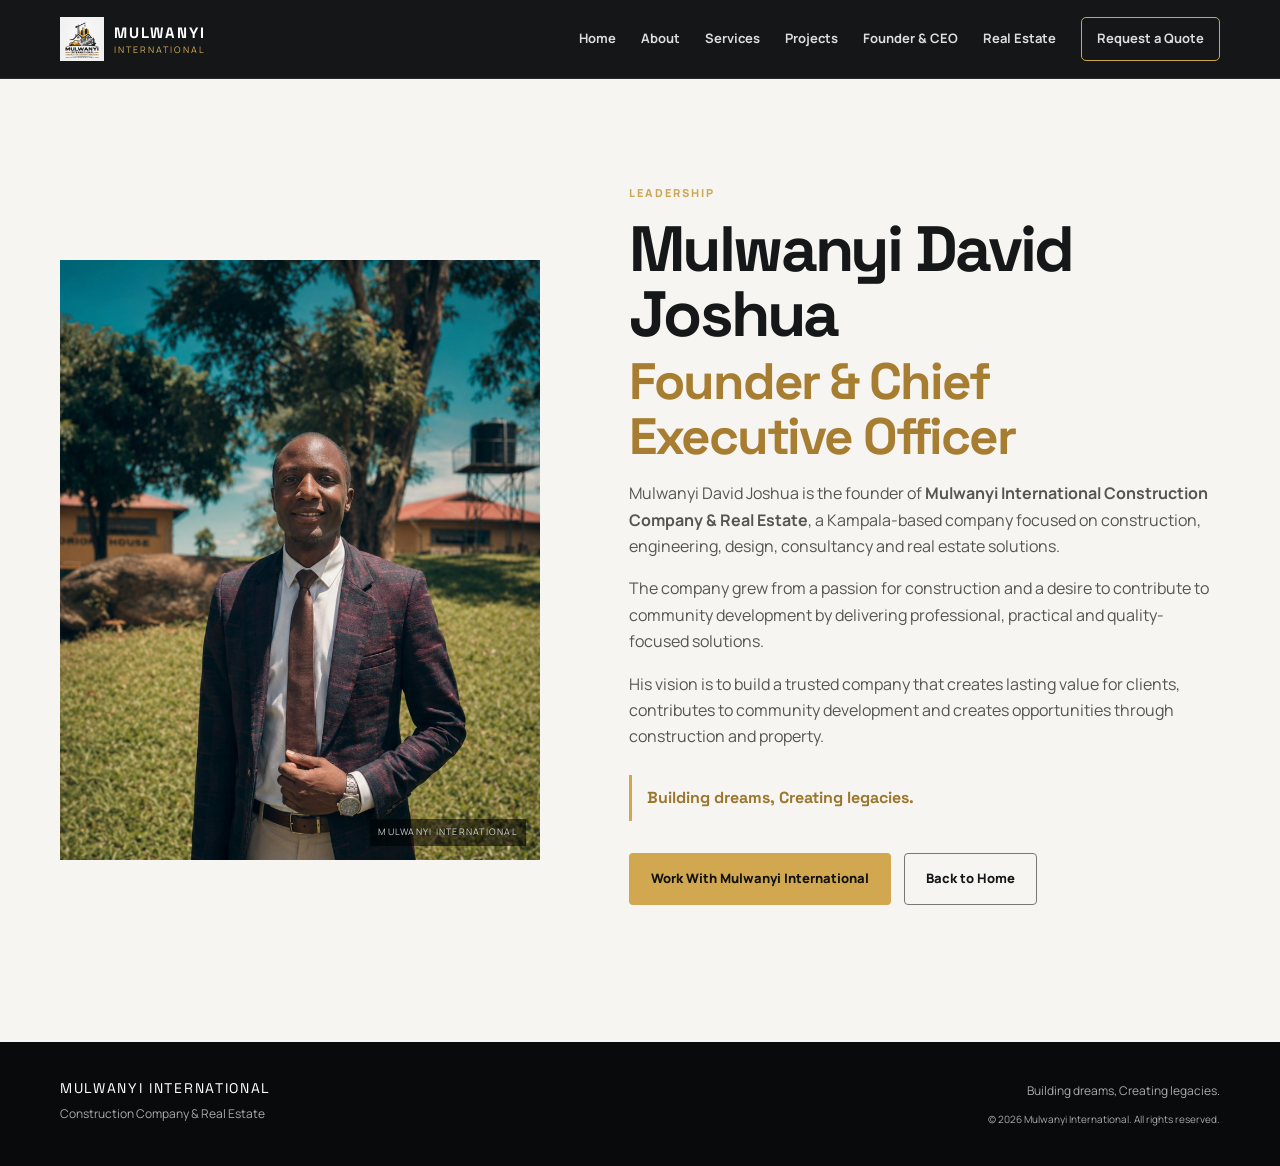
==== founder.html @ b6bf470e "Upgrade website with professional design, founder profile and SEO" ====
<!doctype html>
<html lang="en">
<head>
<meta charset="utf-8">
<meta name="viewport" content="width=device-width, initial-scale=1">
<title>Mulwanyi David Joshua | Founder & CEO | Mulwanyi International</title>
<meta name="description" content="Mulwanyi David Joshua, Founder and Chief Executive Officer of Mulwanyi International Construction Company & Real Estate in Kampala, Uganda.">
<link rel="canonical" href="https://mulwanyi-website.vercel.app/founder.html">
<meta property="og:type" content="profile">
<meta property="og:title" content="Mulwanyi David Joshua | Founder & CEO">
<meta property="og:description" content="Founder and Chief Executive Officer of Mulwanyi International Construction Company & Real Estate.">
<meta property="og:url" content="https://mulwanyi-website.vercel.app/founder.html">
<link rel="icon" href="logo.png">
<link rel="preconnect" href="https://fonts.googleapis.com">
<link rel="preconnect" href="https://fonts.gstatic.com" crossorigin>
<link href="https://fonts.googleapis.com/css2?family=Manrope:wght@400;500;600;700;800&family=Space+Grotesk:wght@500;600;700&display=swap" rel="stylesheet">
<link rel="stylesheet" href="style.css">
<script type="application/ld+json">
{
  "@context":"https://schema.org",
  "@type":"ProfilePage",
  "mainEntity":{
    "@type":"Person",
    "name":"Mulwanyi David Joshua",
    "jobTitle":"Founder & Chief Executive Officer",
    "image":"https://mulwanyi-website.vercel.app/founder-david-joshua.png",
    "url":"https://mulwanyi-website.vercel.app/founder.html",
    "worksFor":{
      "@type":"Organization",
      "name":"Mulwanyi International Construction Company & Real Estate",
      "url":"https://mulwanyi-website.vercel.app/"
    }
  }
}
</script>
</head>
<body>
<header class="site-header">
  <div class="container nav-wrap">
    <a class="brand" href="index.html">
      <img src="logo.png" alt="Mulwanyi International logo">
      <span><strong>MULWANYI</strong><small>INTERNATIONAL</small></span>
    </a>
    <button class="menu-btn" aria-label="Open navigation" aria-expanded="false">☰</button>
    <nav class="nav">
      <a href="index.html">Home</a>
      <a href="index.html#about">About</a>
      <a href="index.html#services">Services</a>
      <a href="index.html#projects">Projects</a>
      <a href="founder.html">Founder & CEO</a>
      <a href="index.html#real-estate">Real Estate</a>
      <a href="index.html#contact" class="nav-cta">Request a Quote</a>
    </nav>
  </div>
</header>
<main>
<section class="section founder-page">
  <div class="container founder-grid">
    <div class="founder-photo-wrap">
      <img class="founder-photo" src="founder-david-joshua.png" alt="Mulwanyi David Joshua, Founder and CEO of Mulwanyi International" draggable="false">
      <div class="photo-watermark">MULWANYI INTERNATIONAL</div>
    </div>
    <div>
      <p class="eyebrow">LEADERSHIP</p>
      <h1 class="founder-title">Mulwanyi David Joshua</h1>
      <h2 class="founder-role">Founder & Chief Executive Officer</h2>
      <p>Mulwanyi David Joshua is the founder of <strong>Mulwanyi International Construction Company & Real Estate</strong>, a Kampala-based company focused on construction, engineering, design, consultancy and real estate solutions.</p>
      <p>The company grew from a passion for construction and a desire to contribute to community development by delivering professional, practical and quality-focused solutions.</p>
      <p>His vision is to build a trusted company that creates lasting value for clients, contributes to community development and creates opportunities through construction and property.</p>
      <div class="founder-signature">Building dreams, Creating legacies.</div>
      <div class="actions">
        <a class="btn btn-primary" href="index.html#contact">Work With Mulwanyi International</a>
        <a class="btn btn-ghost dark-btn" href="index.html">Back to Home</a>
      </div>
    </div>
  </div>
</section>
</main>
<footer class="footer">
  <div class="container footer-grid">
    <div><div class="footer-brand">MULWANYI INTERNATIONAL</div><p>Construction Company & Real Estate</p></div>
    <div><p>Building dreams, Creating legacies.</p><small>© <span id="year"></span> Mulwanyi International. All rights reserved.</small></div>
  </div>
</footer>
<script src="script.js"></script>
</body>
</html>
---- style.css ----
*{box-sizing:border-box}html{scroll-behavior:smooth}body{margin:0;background:#f6f5f1;color:#151719;font-family:Manrope,Arial,sans-serif;line-height:1.65}body,body *{user-select:none}input,textarea,select{user-select:text}.container{width:min(1160px,calc(100% - 40px));margin:auto}.site-header{position:sticky;top:0;z-index:100;background:rgba(11,13,15,.96);backdrop-filter:blur(12px);border-bottom:1px solid rgba(255,255,255,.08)}.nav-wrap{height:78px;display:flex;align-items:center;justify-content:space-between}.brand{display:flex;align-items:center;gap:10px;color:#fff;text-decoration:none}.brand img{width:44px;height:44px;object-fit:contain}.brand strong,.brand small{display:block;line-height:1}.brand strong{font-family:"Space Grotesk";font-size:15px;letter-spacing:.12em}.brand small{font-size:9px;letter-spacing:.22em;color:#d6ae57;margin-top:5px}.nav{display:flex;gap:25px;align-items:center}.nav a{color:#ddd;text-decoration:none;font-size:13px;font-weight:700}.nav a:hover{color:#e0b75e}.nav-cta{border:1px solid #cba653;padding:10px 15px;border-radius:5px}.menu-btn{display:none;background:none;border:0;color:#fff;font-size:28px}.hero{min-height:650px;position:relative;display:flex;align-items:center;background:linear-gradient(90deg,#090b0dcc,#090b0d70),url("logo.png") center/cover no-repeat;color:#fff}.hero-overlay{position:absolute;inset:0;background:linear-gradient(120deg,#080a0c 0%,transparent 65%)}.hero-content{position:relative;padding:110px 0}.eyebrow{font-size:11px;font-weight:800;letter-spacing:.18em;color:#cda856;margin:0 0 15px}.hero h1,h2,h3{font-family:"Space Grotesk",sans-serif}.hero h1{font-size:clamp(44px,7vw,82px);line-height:1.02;margin:0 0 25px;letter-spacing:-.045em}.hero h1 span{color:#d8b15e}.hero-copy{max-width:610px;font-size:18px;color:#d8d8d8}.actions{display:flex;gap:13px;flex-wrap:wrap;margin:32px 0}.btn{display:inline-block;padding:14px 21px;border-radius:4px;border:1px solid transparent;text-decoration:none;font-weight:800;font-size:13px;cursor:pointer}.btn-primary{background:#d1a84f;color:#111}.btn-primary:hover{background:#e0ba67}.btn-ghost{border-color:#777;color:#fff}.hero-note{font-size:12px;color:#bbb}.hero-note span{display:inline-block;width:7px;height:7px;border-radius:50%;background:#d1a84f;margin-right:8px}.trust-strip{background:#121518;color:#fff}.trust-grid{display:grid;grid-template-columns:repeat(4,1fr)}.trust-grid div{padding:22px 18px;border-right:1px solid #292d31}.trust-grid strong{color:#d1a84f;margin-right:10px}.trust-grid span{font-size:12px;color:#c4c7c9}.section{padding:105px 0}.two-col{display:grid;grid-template-columns:1fr 1.2fr;gap:90px}.section h2{font-size:clamp(34px,4vw,52px);line-height:1.08;margin:0 0 20px;letter-spacing:-.04em}.prose{font-size:16px;color:#555}.values{display:grid;grid-template-columns:repeat(3,1fr);gap:20px;margin-top:35px}.values div{border-top:2px solid #d1a84f;padding-top:14px}.values b{color:#b18739;font-size:12px}.values h3{font-size:17px;margin:8px 0}.values p{font-size:12px;margin:0}.section-dark{background:#111416;color:#fff}.section-heading{display:flex;justify-content:space-between;gap:60px;align-items:end;margin-bottom:45px}.section-heading>p{max-width:410px;color:#aaa;font-size:14px}.service-grid{display:grid;grid-template-columns:repeat(3,1fr);border-top:1px solid #303437;border-left:1px solid #303437}.service-grid article{padding:30px;border-right:1px solid #303437;border-bottom:1px solid #303437;min-height:205px}.service-grid span{color:#d1a84f;font-size:12px;font-weight:800}.service-grid h3{font-size:22px;margin:24px 0 8px}.service-grid p{font-size:13px;color:#aaa;margin:0}.gallery{display:grid;grid-template-columns:repeat(3,1fr);gap:18px}.project-card{margin:0;background:#111;position:relative;overflow:hidden;min-height:250px}.project-card img{width:100%;height:100%;min-height:250px;object-fit:cover;display:block;filter:saturate(.9)}.project-card:after{content:"MULWANYI INTERNATIONAL";position:absolute;bottom:12px;right:12px;font-size:9px;letter-spacing:.13em;color:rgba(255,255,255,.7);background:rgba(0,0,0,.45);padding:5px 7px;pointer-events:none}.project-card figcaption{position:absolute;left:0;right:0;bottom:0;padding:45px 18px 18px;color:#fff;background:linear-gradient(transparent,rgba(0,0,0,.8))}.project-card figcaption b,.project-card figcaption span{display:block}.project-card figcaption span{font-size:11px;color:#ccc}.gallery-note{font-size:12px;color:#777;margin-top:20px}.real-estate{background:#e9e4d7}.real-grid{display:grid;grid-template-columns:1.1fr 1fr;gap:90px}.estate-points{border-top:1px solid #b9b09e}.estate-points div{padding:23px 0;border-bottom:1px solid #b9b09e}.estate-points b,.estate-points span{display:block}.estate-points b{font-family:"Space Grotesk";font-size:20px}.estate-points span{font-size:12px;color:#69645b}.contact-section{background:#0d1012;color:#fff}.contact-grid{display:grid;grid-template-columns:1fr 1fr;gap:90px}.contact-grid>div>p:not(.eyebrow){color:#aaa}.contact-details{margin-top:35px}.contact-details a,.contact-details div{display:block;color:#fff;text-decoration:none;border-top:1px solid #303437;padding:17px 0;font-size:14px}.contact-details span{display:block;font-size:9px;letter-spacing:.15em;color:#d1a84f;margin-bottom:4px}form{background:#171b1e;padding:30px}label{display:block;font-size:11px;font-weight:800;color:#bbb;margin-bottom:16px}input,textarea,select{display:block;width:100%;margin-top:7px;background:#0d1012;border:1px solid #353a3e;color:#fff;padding:13px;border-radius:3px;font:inherit;font-size:13px;outline:none}input:focus,textarea:focus,select:focus{border-color:#d1a84f}form small{display:block;color:#777;font-size:10px;margin-top:12px}.footer{background:#080a0c;color:#aaa;padding:35px 0}.footer-grid{display:flex;justify-content:space-between;gap:30px}.footer-brand{font-family:"Space Grotesk";color:#fff;letter-spacing:.12em;font-size:14px}.footer p{margin:4px 0;font-size:12px}.footer small{font-size:10px}.footer-grid>div:last-child{text-align:right}@media(max-width:800px){.container{width:min(100% - 28px,1160px)}.menu-btn{display:block}.nav{display:none;position:absolute;top:78px;left:0;right:0;background:#0b0d0f;padding:20px;flex-direction:column;align-items:stretch}.nav.open{display:flex}.nav a{padding:8px}.hero{min-height:600px}.trust-grid{grid-template-columns:1fr 1fr}.two-col,.real-grid,.contact-grid{grid-template-columns:1fr;gap:40px}.values,.service-grid,.gallery{grid-template-columns:1fr}.section-heading{display:block}.section-heading>p{margin-top:15px}.footer-grid{display:block}.footer-grid>div:last-child{text-align:left;margin-top:20px}}
.founder-section{background:#f0eee8}.founder-grid{display:grid;grid-template-columns:.9fr 1.1fr;gap:85px;align-items:center}.founder-photo-wrap{position:relative;background:#111;overflow:hidden;max-width:480px}.founder-photo{display:block;width:100%;aspect-ratio:4/5;object-fit:cover}.photo-watermark{position:absolute;bottom:14px;right:14px;background:rgba(0,0,0,.55);color:rgba(255,255,255,.78);padding:6px 8px;font-size:9px;letter-spacing:.14em}.founder-name{font-family:"Space Grotesk";font-size:28px;margin:10px 0 0}.founder-role{color:#a77e31;font-weight:800;font-size:13px;margin-top:3px}.founder-grid p:not(.eyebrow):not(.founder-role){color:#57554f;max-width:650px}.founder-grid h2{margin-bottom:4px}@media(max-width:800px){.founder-grid{grid-template-columns:1fr;gap:40px}.founder-photo-wrap{max-width:100%}}

.founder-title{font-family:"Space Grotesk";font-size:clamp(40px,5vw,68px);line-height:1.02;margin:0 0 6px;letter-spacing:-.04em}.founder-page{min-height:calc(100vh - 78px);display:flex;align-items:center}.dark-btn{border-color:#777;color:#151719!important}.founder-signature{margin-top:25px;border-left:3px solid #d1a84f;padding:10px 0 10px 15px;font-family:"Space Grotesk";font-weight:700;color:#9b762e}@media(max-width:800px){.founder-page{padding-top:65px}}
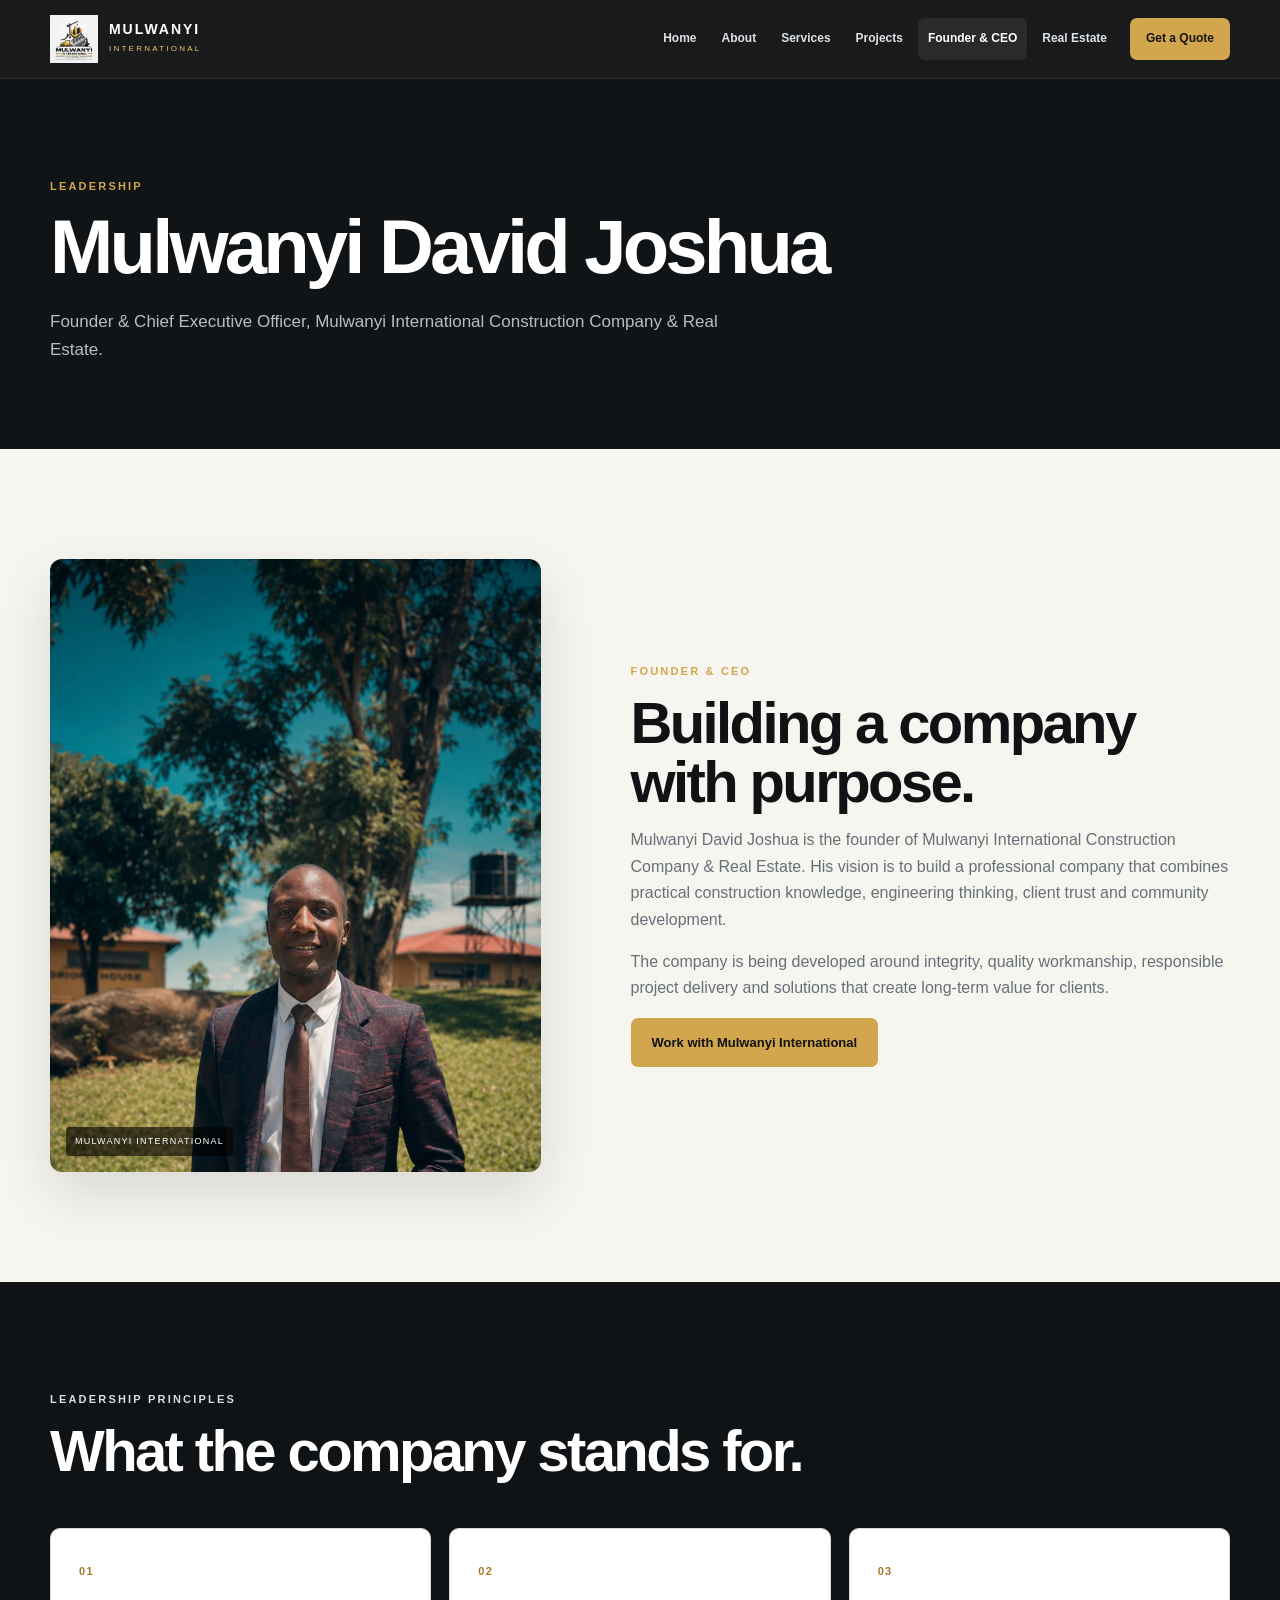
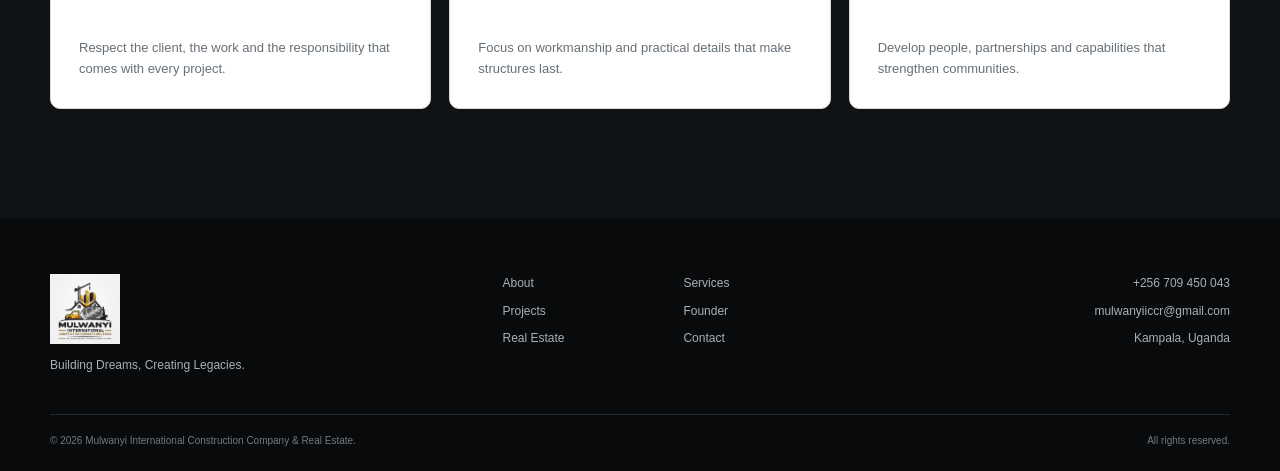
==== commit 8bc64f0c: "Redesign website and improve SEO, layout and responsiveness" ====
--- a/founder.html
+++ b/founder.html
@@ -1,87 +1,10 @@
-<!doctype html>
-<html lang="en">
-<head>
-<meta charset="utf-8">
-<meta name="viewport" content="width=device-width, initial-scale=1">
-<title>Mulwanyi David Joshua | Founder & CEO | Mulwanyi International</title>
-<meta name="description" content="Mulwanyi David Joshua, Founder and Chief Executive Officer of Mulwanyi International Construction Company & Real Estate in Kampala, Uganda.">
-<link rel="canonical" href="https://mulwanyi-website.vercel.app/founder.html">
-<meta property="og:type" content="profile">
-<meta property="og:title" content="Mulwanyi David Joshua | Founder & CEO">
-<meta property="og:description" content="Founder and Chief Executive Officer of Mulwanyi International Construction Company & Real Estate.">
-<meta property="og:url" content="https://mulwanyi-website.vercel.app/founder.html">
-<link rel="icon" href="logo.png">
-<link rel="preconnect" href="https://fonts.googleapis.com">
-<link rel="preconnect" href="https://fonts.gstatic.com" crossorigin>
-<link href="https://fonts.googleapis.com/css2?family=Manrope:wght@400;500;600;700;800&family=Space+Grotesk:wght@500;600;700&display=swap" rel="stylesheet">
-<link rel="stylesheet" href="style.css">
-<script type="application/ld+json">
-{
-  "@context":"https://schema.org",
-  "@type":"ProfilePage",
-  "mainEntity":{
-    "@type":"Person",
-    "name":"Mulwanyi David Joshua",
-    "jobTitle":"Founder & Chief Executive Officer",
-    "image":"https://mulwanyi-website.vercel.app/founder-david-joshua.png",
-    "url":"https://mulwanyi-website.vercel.app/founder.html",
-    "worksFor":{
-      "@type":"Organization",
-      "name":"Mulwanyi International Construction Company & Real Estate",
-      "url":"https://mulwanyi-website.vercel.app/"
-    }
-  }
-}
-</script>
-</head>
-<body>
-<header class="site-header">
-  <div class="container nav-wrap">
-    <a class="brand" href="index.html">
-      <img src="logo.png" alt="Mulwanyi International logo">
-      <span><strong>MULWANYI</strong><small>INTERNATIONAL</small></span>
-    </a>
-    <button class="menu-btn" aria-label="Open navigation" aria-expanded="false">☰</button>
-    <nav class="nav">
-      <a href="index.html">Home</a>
-      <a href="index.html#about">About</a>
-      <a href="index.html#services">Services</a>
-      <a href="index.html#projects">Projects</a>
-      <a href="founder.html">Founder & CEO</a>
-      <a href="index.html#real-estate">Real Estate</a>
-      <a href="index.html#contact" class="nav-cta">Request a Quote</a>
-    </nav>
-  </div>
-</header>
-<main>
-<section class="section founder-page">
-  <div class="container founder-grid">
-    <div class="founder-photo-wrap">
-      <img class="founder-photo" src="founder-david-joshua.png" alt="Mulwanyi David Joshua, Founder and CEO of Mulwanyi International" draggable="false">
-      <div class="photo-watermark">MULWANYI INTERNATIONAL</div>
-    </div>
-    <div>
-      <p class="eyebrow">LEADERSHIP</p>
-      <h1 class="founder-title">Mulwanyi David Joshua</h1>
-      <h2 class="founder-role">Founder & Chief Executive Officer</h2>
-      <p>Mulwanyi David Joshua is the founder of <strong>Mulwanyi International Construction Company & Real Estate</strong>, a Kampala-based company focused on construction, engineering, design, consultancy and real estate solutions.</p>
-      <p>The company grew from a passion for construction and a desire to contribute to community development by delivering professional, practical and quality-focused solutions.</p>
-      <p>His vision is to build a trusted company that creates lasting value for clients, contributes to community development and creates opportunities through construction and property.</p>
-      <div class="founder-signature">Building dreams, Creating legacies.</div>
-      <div class="actions">
-        <a class="btn btn-primary" href="index.html#contact">Work With Mulwanyi International</a>
-        <a class="btn btn-ghost dark-btn" href="index.html">Back to Home</a>
-      </div>
-    </div>
-  </div>
-</section>
-</main>
-<footer class="footer">
-  <div class="container footer-grid">
-    <div><div class="footer-brand">MULWANYI INTERNATIONAL</div><p>Construction Company & Real Estate</p></div>
-    <div><p>Building dreams, Creating legacies.</p><small>© <span id="year"></span> Mulwanyi International. All rights reserved.</small></div>
-  </div>
-</footer>
-<script src="script.js"></script>
-</body>
-</html>+<!doctype html><html lang="en"><head>
+<meta charset="utf-8"><meta name="viewport" content="width=device-width,initial-scale=1">
+<meta name="description" content="Mulwanyi David Joshua — Founder and Chief Executive Officer of Mulwanyi International Construction Company & Real Estate in Kampala, Uganda.">
+<meta name="robots" content="index,follow"><link rel="canonical" href="https://mulwanyi-website.vercel.app/founder.html"><meta property="og:type" content="profile"><meta property="og:title" content="Mulwanyi David Joshua | Founder & CEO"><meta property="og:description" content="Founder and Chief Executive Officer of Mulwanyi International Construction Company & Real Estate."><meta property="og:url" content="https://mulwanyi-website.vercel.app/founder.html"><meta property="og:image" content="https://mulwanyi-website.vercel.app/founder-david-joshua.png"><title>Mulwanyi David Joshua | Founder & CEO</title><link rel="icon" href="logo.png"><link rel="stylesheet" href="style.css">
+<script type="application/ld+json">{"@context":"https://schema.org","@type":"ProfilePage","mainEntity":{"@type":"Person","name":"Mulwanyi David Joshua","jobTitle":"Founder & Chief Executive Officer","image":"https://mulwanyi-website.vercel.app/founder-david-joshua.png","url":"https://mulwanyi-website.vercel.app/founder.html","worksFor":{"@type":"Organization","name":"Mulwanyi International Construction Company & Real Estate","url":"https://mulwanyi-website.vercel.app/"}}}</script>
+</head><body><header class="site-header"><div class="container nav-wrap"><a class="brand" href="index.html"><img src="logo.png" alt="Mulwanyi International logo"><span><b>MULWANYI</b><small>INTERNATIONAL</small></span></a><button class="menu-toggle" aria-label="Open navigation" aria-expanded="false" aria-controls="site-nav"><span></span><span></span><span></span></button><nav class="nav" id="site-nav"><a href="index.html">Home</a><a href="about.html">About</a><a href="services.html">Services</a><a href="projects.html">Projects</a><a class="active" href="founder.html">Founder & CEO</a><a href="real-estate.html">Real Estate</a><a class="nav-cta" href="contact.html">Get a Quote</a></nav></div></header>
+<main><section class="page-hero"><div class="container"><p class="eyebrow gold">LEADERSHIP</p><h1>Mulwanyi David Joshua</h1><p>Founder & Chief Executive Officer, Mulwanyi International Construction Company & Real Estate.</p></div></section>
+<section class="section"><div class="container founder-teaser-grid"><div class="founder-image-wrap"><img src="founder-david-joshua.png" alt="Mulwanyi David Joshua, Founder and Chief Executive Officer" loading="eager"><span>MULWANYI INTERNATIONAL</span></div><div><p class="eyebrow gold">FOUNDER & CEO</p><h2>Building a company with purpose.</h2><p class="prose">Mulwanyi David Joshua is the founder of Mulwanyi International Construction Company & Real Estate. His vision is to build a professional company that combines practical construction knowledge, engineering thinking, client trust and community development.</p><p class="prose">The company is being developed around integrity, quality workmanship, responsible project delivery and solutions that create long-term value for clients.</p><a class="btn btn-primary" href="contact.html">Work with Mulwanyi International</a></div></div></section>
+<section class="section section-dark"><div class="container"><div class="section-head"><div><p class="eyebrow">LEADERSHIP PRINCIPLES</p><h2>What the company stands for.</h2></div></div><div class="content-grid" style="margin-top:48px"><article class="card"><span class="number">01</span><h3>Professionalism</h3><p>Respect the client, the work and the responsibility that comes with every project.</p></article><article class="card"><span class="number">02</span><h3>Quality</h3><p>Focus on workmanship and practical details that make structures last.</p></article><article class="card"><span class="number">03</span><h3>Growth</h3><p>Develop people, partnerships and capabilities that strengthen communities.</p></article></div></div></section></main>
+<footer class="footer"><div class="container footer-grid"><div><img src="logo.png" class="footer-logo" alt="Mulwanyi International logo"><p>Building Dreams, Creating Legacies.</p></div><div class="footer-links"><a href="about.html">About</a><a href="services.html">Services</a><a href="projects.html">Projects</a><a href="founder.html">Founder</a><a href="real-estate.html">Real Estate</a><a href="contact.html">Contact</a></div><div class="footer-contact"><a href="tel:+256709450043">+256 709 450 043</a><a href="mailto:mulwanyiiccr@gmail.com">mulwanyiiccr@gmail.com</a><span>Kampala, Uganda</span></div></div><div class="container footer-bottom"><span>© <span id="year"></span> Mulwanyi International Construction Company & Real Estate.</span><span>All rights reserved.</span></div></footer><script src="script.js"></script></body></html>
--- a/style.css
+++ b/style.css
@@ -1,4 +1,32 @@
-*{box-sizing:border-box}html{scroll-behavior:smooth}body{margin:0;background:#f6f5f1;color:#151719;font-family:Manrope,Arial,sans-serif;line-height:1.65}body,body *{user-select:none}input,textarea,select{user-select:text}.container{width:min(1160px,calc(100% - 40px));margin:auto}.site-header{position:sticky;top:0;z-index:100;background:rgba(11,13,15,.96);backdrop-filter:blur(12px);border-bottom:1px solid rgba(255,255,255,.08)}.nav-wrap{height:78px;display:flex;align-items:center;justify-content:space-between}.brand{display:flex;align-items:center;gap:10px;color:#fff;text-decoration:none}.brand img{width:44px;height:44px;object-fit:contain}.brand strong,.brand small{display:block;line-height:1}.brand strong{font-family:"Space Grotesk";font-size:15px;letter-spacing:.12em}.brand small{font-size:9px;letter-spacing:.22em;color:#d6ae57;margin-top:5px}.nav{display:flex;gap:25px;align-items:center}.nav a{color:#ddd;text-decoration:none;font-size:13px;font-weight:700}.nav a:hover{color:#e0b75e}.nav-cta{border:1px solid #cba653;padding:10px 15px;border-radius:5px}.menu-btn{display:none;background:none;border:0;color:#fff;font-size:28px}.hero{min-height:650px;position:relative;display:flex;align-items:center;background:linear-gradient(90deg,#090b0dcc,#090b0d70),url("logo.png") center/cover no-repeat;color:#fff}.hero-overlay{position:absolute;inset:0;background:linear-gradient(120deg,#080a0c 0%,transparent 65%)}.hero-content{position:relative;padding:110px 0}.eyebrow{font-size:11px;font-weight:800;letter-spacing:.18em;color:#cda856;margin:0 0 15px}.hero h1,h2,h3{font-family:"Space Grotesk",sans-serif}.hero h1{font-size:clamp(44px,7vw,82px);line-height:1.02;margin:0 0 25px;letter-spacing:-.045em}.hero h1 span{color:#d8b15e}.hero-copy{max-width:610px;font-size:18px;color:#d8d8d8}.actions{display:flex;gap:13px;flex-wrap:wrap;margin:32px 0}.btn{display:inline-block;padding:14px 21px;border-radius:4px;border:1px solid transparent;text-decoration:none;font-weight:800;font-size:13px;cursor:pointer}.btn-primary{background:#d1a84f;color:#111}.btn-primary:hover{background:#e0ba67}.btn-ghost{border-color:#777;color:#fff}.hero-note{font-size:12px;color:#bbb}.hero-note span{display:inline-block;width:7px;height:7px;border-radius:50%;background:#d1a84f;margin-right:8px}.trust-strip{background:#121518;color:#fff}.trust-grid{display:grid;grid-template-columns:repeat(4,1fr)}.trust-grid div{padding:22px 18px;border-right:1px solid #292d31}.trust-grid strong{color:#d1a84f;margin-right:10px}.trust-grid span{font-size:12px;color:#c4c7c9}.section{padding:105px 0}.two-col{display:grid;grid-template-columns:1fr 1.2fr;gap:90px}.section h2{font-size:clamp(34px,4vw,52px);line-height:1.08;margin:0 0 20px;letter-spacing:-.04em}.prose{font-size:16px;color:#555}.values{display:grid;grid-template-columns:repeat(3,1fr);gap:20px;margin-top:35px}.values div{border-top:2px solid #d1a84f;padding-top:14px}.values b{color:#b18739;font-size:12px}.values h3{font-size:17px;margin:8px 0}.values p{font-size:12px;margin:0}.section-dark{background:#111416;color:#fff}.section-heading{display:flex;justify-content:space-between;gap:60px;align-items:end;margin-bottom:45px}.section-heading>p{max-width:410px;color:#aaa;font-size:14px}.service-grid{display:grid;grid-template-columns:repeat(3,1fr);border-top:1px solid #303437;border-left:1px solid #303437}.service-grid article{padding:30px;border-right:1px solid #303437;border-bottom:1px solid #303437;min-height:205px}.service-grid span{color:#d1a84f;font-size:12px;font-weight:800}.service-grid h3{font-size:22px;margin:24px 0 8px}.service-grid p{font-size:13px;color:#aaa;margin:0}.gallery{display:grid;grid-template-columns:repeat(3,1fr);gap:18px}.project-card{margin:0;background:#111;position:relative;overflow:hidden;min-height:250px}.project-card img{width:100%;height:100%;min-height:250px;object-fit:cover;display:block;filter:saturate(.9)}.project-card:after{content:"MULWANYI INTERNATIONAL";position:absolute;bottom:12px;right:12px;font-size:9px;letter-spacing:.13em;color:rgba(255,255,255,.7);background:rgba(0,0,0,.45);padding:5px 7px;pointer-events:none}.project-card figcaption{position:absolute;left:0;right:0;bottom:0;padding:45px 18px 18px;color:#fff;background:linear-gradient(transparent,rgba(0,0,0,.8))}.project-card figcaption b,.project-card figcaption span{display:block}.project-card figcaption span{font-size:11px;color:#ccc}.gallery-note{font-size:12px;color:#777;margin-top:20px}.real-estate{background:#e9e4d7}.real-grid{display:grid;grid-template-columns:1.1fr 1fr;gap:90px}.estate-points{border-top:1px solid #b9b09e}.estate-points div{padding:23px 0;border-bottom:1px solid #b9b09e}.estate-points b,.estate-points span{display:block}.estate-points b{font-family:"Space Grotesk";font-size:20px}.estate-points span{font-size:12px;color:#69645b}.contact-section{background:#0d1012;color:#fff}.contact-grid{display:grid;grid-template-columns:1fr 1fr;gap:90px}.contact-grid>div>p:not(.eyebrow){color:#aaa}.contact-details{margin-top:35px}.contact-details a,.contact-details div{display:block;color:#fff;text-decoration:none;border-top:1px solid #303437;padding:17px 0;font-size:14px}.contact-details span{display:block;font-size:9px;letter-spacing:.15em;color:#d1a84f;margin-bottom:4px}form{background:#171b1e;padding:30px}label{display:block;font-size:11px;font-weight:800;color:#bbb;margin-bottom:16px}input,textarea,select{display:block;width:100%;margin-top:7px;background:#0d1012;border:1px solid #353a3e;color:#fff;padding:13px;border-radius:3px;font:inherit;font-size:13px;outline:none}input:focus,textarea:focus,select:focus{border-color:#d1a84f}form small{display:block;color:#777;font-size:10px;margin-top:12px}.footer{background:#080a0c;color:#aaa;padding:35px 0}.footer-grid{display:flex;justify-content:space-between;gap:30px}.footer-brand{font-family:"Space Grotesk";color:#fff;letter-spacing:.12em;font-size:14px}.footer p{margin:4px 0;font-size:12px}.footer small{font-size:10px}.footer-grid>div:last-child{text-align:right}@media(max-width:800px){.container{width:min(100% - 28px,1160px)}.menu-btn{display:block}.nav{display:none;position:absolute;top:78px;left:0;right:0;background:#0b0d0f;padding:20px;flex-direction:column;align-items:stretch}.nav.open{display:flex}.nav a{padding:8px}.hero{min-height:600px}.trust-grid{grid-template-columns:1fr 1fr}.two-col,.real-grid,.contact-grid{grid-template-columns:1fr;gap:40px}.values,.service-grid,.gallery{grid-template-columns:1fr}.section-heading{display:block}.section-heading>p{margin-top:15px}.footer-grid{display:block}.footer-grid>div:last-child{text-align:left;margin-top:20px}}
-.founder-section{background:#f0eee8}.founder-grid{display:grid;grid-template-columns:.9fr 1.1fr;gap:85px;align-items:center}.founder-photo-wrap{position:relative;background:#111;overflow:hidden;max-width:480px}.founder-photo{display:block;width:100%;aspect-ratio:4/5;object-fit:cover}.photo-watermark{position:absolute;bottom:14px;right:14px;background:rgba(0,0,0,.55);color:rgba(255,255,255,.78);padding:6px 8px;font-size:9px;letter-spacing:.14em}.founder-name{font-family:"Space Grotesk";font-size:28px;margin:10px 0 0}.founder-role{color:#a77e31;font-weight:800;font-size:13px;margin-top:3px}.founder-grid p:not(.eyebrow):not(.founder-role){color:#57554f;max-width:650px}.founder-grid h2{margin-bottom:4px}@media(max-width:800px){.founder-grid{grid-template-columns:1fr;gap:40px}.founder-photo-wrap{max-width:100%}}
-
-.founder-title{font-family:"Space Grotesk";font-size:clamp(40px,5vw,68px);line-height:1.02;margin:0 0 6px;letter-spacing:-.04em}.founder-page{min-height:calc(100vh - 78px);display:flex;align-items:center}.dark-btn{border-color:#777;color:#151719!important}.founder-signature{margin-top:25px;border-left:3px solid #d1a84f;padding:10px 0 10px 15px;font-family:"Space Grotesk";font-weight:700;color:#9b762e}@media(max-width:800px){.founder-page{padding-top:65px}}
+*{box-sizing:border-box}
+:root{--ink:#101214;--ink-2:#171a1d;--paper:#f7f5ef;--paper-2:#ece8dd;--gold:#d1a64c;--gold-2:#edc86e;--muted:#667078;--line:#d9d5ca;--white:#fff;--max:1180px}
+html{scroll-behavior:smooth}
+body{margin:0;background:var(--paper);color:var(--ink);font-family:"DM Sans",Arial,sans-serif;line-height:1.65;-webkit-font-smoothing:antialiased}
+body.modal-open{overflow:hidden}
+img{max-width:100%;display:block}
+a{color:inherit}
+button,input,textarea,select{font:inherit}
+.skip-link{position:fixed;left:12px;top:-60px;z-index:999;background:#fff;color:#000;padding:10px 14px;border-radius:8px}.skip-link:focus{top:12px}
+.container{width:min(var(--max),calc(100% - 40px));margin-inline:auto}
+.site-header{position:sticky;top:0;z-index:100;background:rgba(10,12,14,.94);backdrop-filter:blur(18px);border-bottom:1px solid rgba(255,255,255,.08)}
+.nav-wrap{min-height:78px;display:flex;align-items:center;justify-content:space-between;gap:25px}
+.brand{display:flex;align-items:center;gap:11px;text-decoration:none;color:#fff;min-width:180px}.brand img{width:48px;height:48px;object-fit:contain}.brand b{display:block;font-family:Manrope,sans-serif;font-size:14px;letter-spacing:.14em;line-height:1}.brand small{display:block;color:var(--gold-2);font-size:8px;letter-spacing:.28em;margin-top:6px}
+.nav{display:flex;align-items:center;justify-content:flex-end;gap:5px}.nav a{color:#dfe2e4;text-decoration:none;font-size:12px;font-weight:700;padding:11px 10px;border-radius:7px;transition:.2s}.nav a:hover,.nav a.active{color:#fff;background:rgba(255,255,255,.07)}.nav .nav-cta{background:var(--gold);color:#151515;margin-left:8px;padding-inline:16px}.nav .nav-cta:hover{background:var(--gold-2)}
+.menu-toggle{display:none;width:44px;height:44px;border:1px solid rgba(255,255,255,.15);background:transparent;border-radius:8px;align-items:center;justify-content:center;flex-direction:column;gap:5px}.menu-toggle span{width:19px;height:2px;background:#fff;border-radius:2px}
+.hero{position:relative;min-height:calc(100vh - 78px);display:flex;align-items:center;isolation:isolate;overflow:hidden;background:#101214;color:#fff}.hero-media{position:absolute;inset:0;background-image:url("logo.png");background-size:cover;background-position:center;filter:saturate(.85)}.hero-shade{position:absolute;inset:0;background:linear-gradient(90deg,rgba(7,9,11,.97) 0%,rgba(7,9,11,.78) 42%,rgba(7,9,11,.38) 100%),linear-gradient(0deg,rgba(7,9,11,.45),rgba(7,9,11,.15))}
+.hero-content{position:relative;z-index:2;padding:100px 0 90px}.eyebrow{margin:0 0 15px;font-size:11px;line-height:1.3;font-weight:800;letter-spacing:.2em;color:#d9dde0}.eyebrow.gold{color:var(--gold)}.hero h1,.section h2,.section-head h2,.cta h2{font-family:Manrope,sans-serif;letter-spacing:-.045em;line-height:1.02;margin:0}.hero h1{font-size:clamp(44px,7.5vw,88px);max-width:900px}.hero h1 span{color:var(--gold-2)}.hero-lead{max-width:650px;color:#d5d9dc;font-size:clamp(16px,2vw,20px);margin:25px 0 0}.actions{display:flex;flex-wrap:wrap;gap:12px;margin-top:34px}.btn{display:inline-flex;align-items:center;justify-content:center;min-height:48px;padding:13px 20px;border-radius:7px;border:1px solid transparent;text-decoration:none;font-size:13px;font-weight:800;cursor:pointer;transition:transform .2s,background .2s,border-color .2s}.btn:hover{transform:translateY(-2px)}.btn-primary{background:var(--gold);color:#111}.btn-primary:hover{background:var(--gold-2)}.btn-ghost{border-color:rgba(255,255,255,.45);color:#fff;background:rgba(255,255,255,.04)}.btn-ghost:hover{border-color:#fff;background:rgba(255,255,255,.09)}.btn-dark{background:#151719;color:#fff}.hero-meta{display:flex;flex-wrap:wrap;gap:24px;margin-top:45px;color:#aeb5ba;font-size:11px;letter-spacing:.05em}.hero-meta span+span{position:relative}.hero-meta span+span:before{content:"";width:4px;height:4px;background:var(--gold);border-radius:50%;position:absolute;left:-14px;top:50%;transform:translateY(-50%)}
+.trust-strip{background:#111416;color:#fff;border-top:1px solid rgba(255,255,255,.08)}.trust-grid{display:grid;grid-template-columns:repeat(4,1fr)}.trust-grid>div{min-height:100px;padding:24px 22px;border-right:1px solid #2a2e31;display:flex;gap:15px;align-items:flex-start}.trust-grid>div:first-child{border-left:1px solid #2a2e31}.trust-grid strong{color:var(--gold);font-size:11px}.trust-grid span{font-size:12px;color:#adb3b7}.trust-grid b{display:block;color:#fff;font-size:13px;margin-bottom:2px}
+.section{padding:110px 0}.split{display:grid;grid-template-columns:1fr 1.1fr;gap:90px}.section h2{font-size:clamp(36px,5vw,58px)}.prose{color:var(--muted);font-size:16px}.prose p{margin:0 0 18px}.prose strong{color:var(--ink)}.text-link{display:inline-flex;margin-top:10px;color:#8b6722;text-decoration:none;font-weight:800;font-size:13px}.text-link:hover{text-decoration:underline}.text-link.light{color:#e0ba61}
+.section-dark{background:#101315;color:#fff}.section-dark .service-grid{margin-top:48px}.section-head{display:flex;align-items:end;justify-content:space-between;gap:30px}.section-head h2{max-width:760px}.service-grid{display:grid;grid-template-columns:repeat(3,1fr);border-top:1px solid #30363a;border-left:1px solid #30363a}.service-grid article{padding:30px;border-right:1px solid #30363a;border-bottom:1px solid #30363a;min-height:210px}.service-grid article>span{color:var(--gold);font-size:11px;font-weight:800;letter-spacing:.1em}.service-grid h3{font-family:Manrope,sans-serif;font-size:20px;line-height:1.2;margin:23px 0 10px}.service-grid p{margin:0;color:#aeb5b9;font-size:13px}
+.projects-preview{background:#f3f0e8}.portfolio-grid{display:grid;grid-template-columns:1.35fr 1fr 1fr;grid-auto-rows:260px;gap:16px;margin-top:48px}.project-card{position:relative;margin:0;overflow:hidden;border-radius:10px;background:#17191b;isolation:isolate}.project-card.large{grid-row:span 2}.project-card img{width:100%;height:100%;object-fit:cover;transition:transform .5s,filter .5s}.project-card:hover img{transform:scale(1.04);filter:saturate(1.08)}.project-card:after{content:"";position:absolute;inset:0;background:linear-gradient(0deg,rgba(0,0,0,.78),transparent 60%);z-index:1}.project-card figcaption{position:absolute;z-index:2;left:20px;right:20px;bottom:18px;color:#fff}.project-card figcaption span{display:block;color:#dfc178;font-size:10px;letter-spacing:.12em;text-transform:uppercase;margin-bottom:5px}.project-card figcaption b{font-family:Manrope,sans-serif;font-size:20px}.founder-teaser{background:#fff}.founder-teaser-grid{display:grid;grid-template-columns:.9fr 1.1fr;gap:90px;align-items:center}.founder-image-wrap{position:relative;border-radius:12px;overflow:hidden;background:#ddd;box-shadow:0 22px 55px rgba(20,20,20,.13)}.founder-image-wrap img{width:100%;aspect-ratio:4/5;object-fit:cover;object-position:center top}.founder-image-wrap span{position:absolute;left:16px;bottom:16px;background:rgba(0,0,0,.62);color:#fff;font-size:9px;letter-spacing:.14em;padding:7px 9px;border-radius:4px}.founder-teaser h3{font-family:Manrope,sans-serif;font-size:27px;margin:22px 0 3px}.role{color:#9a7428;font-weight:800;font-size:12px;margin-top:0}
+.real-estate-band{background:var(--paper-2)}.align-center{align-items:center}.estate-points{display:grid;grid-template-columns:1fr 1fr;gap:0;border-top:1px solid #cfc8b9}.estate-points span{padding:18px 5px;border-bottom:1px solid #cfc8b9;font-size:13px;font-weight:700}.estate-points .btn{grid-column:1/-1;width:max-content;margin-top:22px}
+.cta{background:#111416;color:#fff;padding:76px 0}.cta-inner{display:flex;align-items:center;justify-content:space-between;gap:30px}.cta h2{font-size:clamp(34px,5vw,56px)}.cta p:not(.eyebrow){color:#aeb5b9;margin:10px 0 0}
+.footer{background:#080a0c;color:#aab0b4;padding:55px 0 22px}.footer-grid{display:grid;grid-template-columns:1.2fr 1fr 1fr;gap:40px}.footer-logo{width:70px;height:70px;object-fit:contain}.footer p{font-size:12px;margin:12px 0 0}.footer-links{display:grid;grid-template-columns:1fr 1fr;gap:8px 18px;align-content:start}.footer a{text-decoration:none;font-size:12px}.footer a:hover{color:#fff}.footer-contact{display:flex;flex-direction:column;gap:8px;text-align:right;font-size:12px}.footer-bottom{border-top:1px solid #25292c;margin-top:38px;padding-top:18px;display:flex;justify-content:space-between;gap:15px;font-size:10px;color:#737a7f}
+.page-hero{background:#111416;color:#fff;padding:100px 0 85px}.page-hero h1{font-family:Manrope,sans-serif;font-size:clamp(44px,7vw,76px);letter-spacing:-.05em;line-height:1.02;margin:0;max-width:900px}.page-hero p:not(.eyebrow){max-width:700px;color:#b7bec2;font-size:17px;margin:22px 0 0}
+.content-grid{display:grid;grid-template-columns:repeat(3,1fr);gap:18px}.card{background:#fff;border:1px solid #ded9ce;border-radius:10px;padding:28px}.card h3{font-family:Manrope,sans-serif;margin:10px 0;font-size:20px}.card p{color:var(--muted);font-size:13px;margin:0}.number{color:#a57a27;font-weight:800;font-size:11px;letter-spacing:.12em}
+.portfolio-full{display:grid;grid-template-columns:repeat(2,1fr);gap:22px}.portfolio-full .project-card{min-height:390px}.portfolio-full .project-card img{aspect-ratio:16/10}.project-copy{padding:16px 3px 0}.project-copy h3{font-family:Manrope,sans-serif;margin:0;font-size:20px}.project-copy p{color:var(--muted);font-size:13px;margin:5px 0 0}
+.contact-layout{display:grid;grid-template-columns:.85fr 1.15fr;gap:70px}.contact-info{border-top:1px solid var(--line)}.contact-item{padding:18px 0;border-bottom:1px solid var(--line)}.contact-item small{display:block;color:#9a7428;font-weight:800;letter-spacing:.12em;text-transform:uppercase;font-size:9px;margin-bottom:4px}.contact-item a{text-decoration:none;font-weight:700}.contact-form{background:#141719;color:#fff;padding:32px;border-radius:10px;box-shadow:0 20px 50px rgba(0,0,0,.1)}.contact-form label{display:block;color:#b7bdc1;font-size:11px;font-weight:700;margin:0 0 16px}.contact-form input,.contact-form textarea,.contact-form select{width:100%;background:#0c0f11;color:#fff;border:1px solid #33383c;border-radius:6px;padding:13px 14px;margin-top:7px;outline:none}.contact-form input:focus,.contact-form textarea:focus,.contact-form select:focus{border-color:var(--gold)}.contact-form .btn{margin-top:4px}.form-note{font-size:11px;color:#aeb5b9;margin:12px 0 0}.form-note.success{color:#d9b45f}.form-note.error{color:#f0a5a5}
+.photo-protection{position:relative}.photo-protection img{user-select:none;-webkit-user-drag:none}
+@media(max-width:980px){.nav{gap:0}.nav a{padding-inline:7px}.split,.founder-teaser-grid,.contact-layout{gap:45px}.service-grid{grid-template-columns:repeat(2,1fr)}.portfolio-grid{grid-template-columns:1fr 1fr}.portfolio-grid .large{grid-row:span 1;grid-column:span 2}.footer-grid{grid-template-columns:1fr 1fr}.footer-contact{text-align:left}}
+@media(max-width:760px){.container{width:min(100% - 28px,var(--max))}.nav-wrap{min-height:70px}.brand img{width:42px;height:42px}.menu-toggle{display:flex}.nav{display:none;position:absolute;top:70px;left:0;right:0;background:#0a0c0e;border-top:1px solid rgba(255,255,255,.08);padding:12px 14px 18px;flex-direction:column;align-items:stretch;box-shadow:0 18px 30px rgba(0,0,0,.25)}.nav.open{display:flex}.nav a{padding:13px 12px}.nav .nav-cta{margin:6px 0 0;text-align:center}.hero{min-height:calc(100svh - 70px)}.hero-content{padding:75px 0}.hero h1{font-size:clamp(43px,13vw,66px)}.hero-lead{font-size:16px}.trust-grid{grid-template-columns:1fr 1fr}.trust-grid>div{min-height:90px;padding:18px 14px;display:block}.trust-grid strong{display:block;margin-bottom:4px}.section{padding:78px 0}.split,.founder-teaser-grid,.contact-layout{grid-template-columns:1fr;gap:38px}.section-head,.cta-inner{display:block}.section-head .text-link,.cta .btn{margin-top:20px}.service-grid,.content-grid{grid-template-columns:1fr}.portfolio-grid{grid-template-columns:1fr;grid-auto-rows:250px}.portfolio-grid .large{grid-column:auto}.estate-points{grid-template-columns:1fr}.estate-points .btn{grid-column:auto;width:100%}.footer-grid{grid-template-columns:1fr;gap:25px}.footer-contact{text-align:left}.footer-bottom{display:block}.footer-bottom span{display:block;margin-top:5px}.page-hero{padding:75px 0 65px}.page-hero h1{font-size:clamp(42px,12vw,65px)}.portfolio-full{grid-template-columns:1fr}.portfolio-full .project-card{min-height:300px}}
+@media(prefers-reduced-motion:reduce){html{scroll-behavior:auto}.btn,.project-card img{transition:none}}
